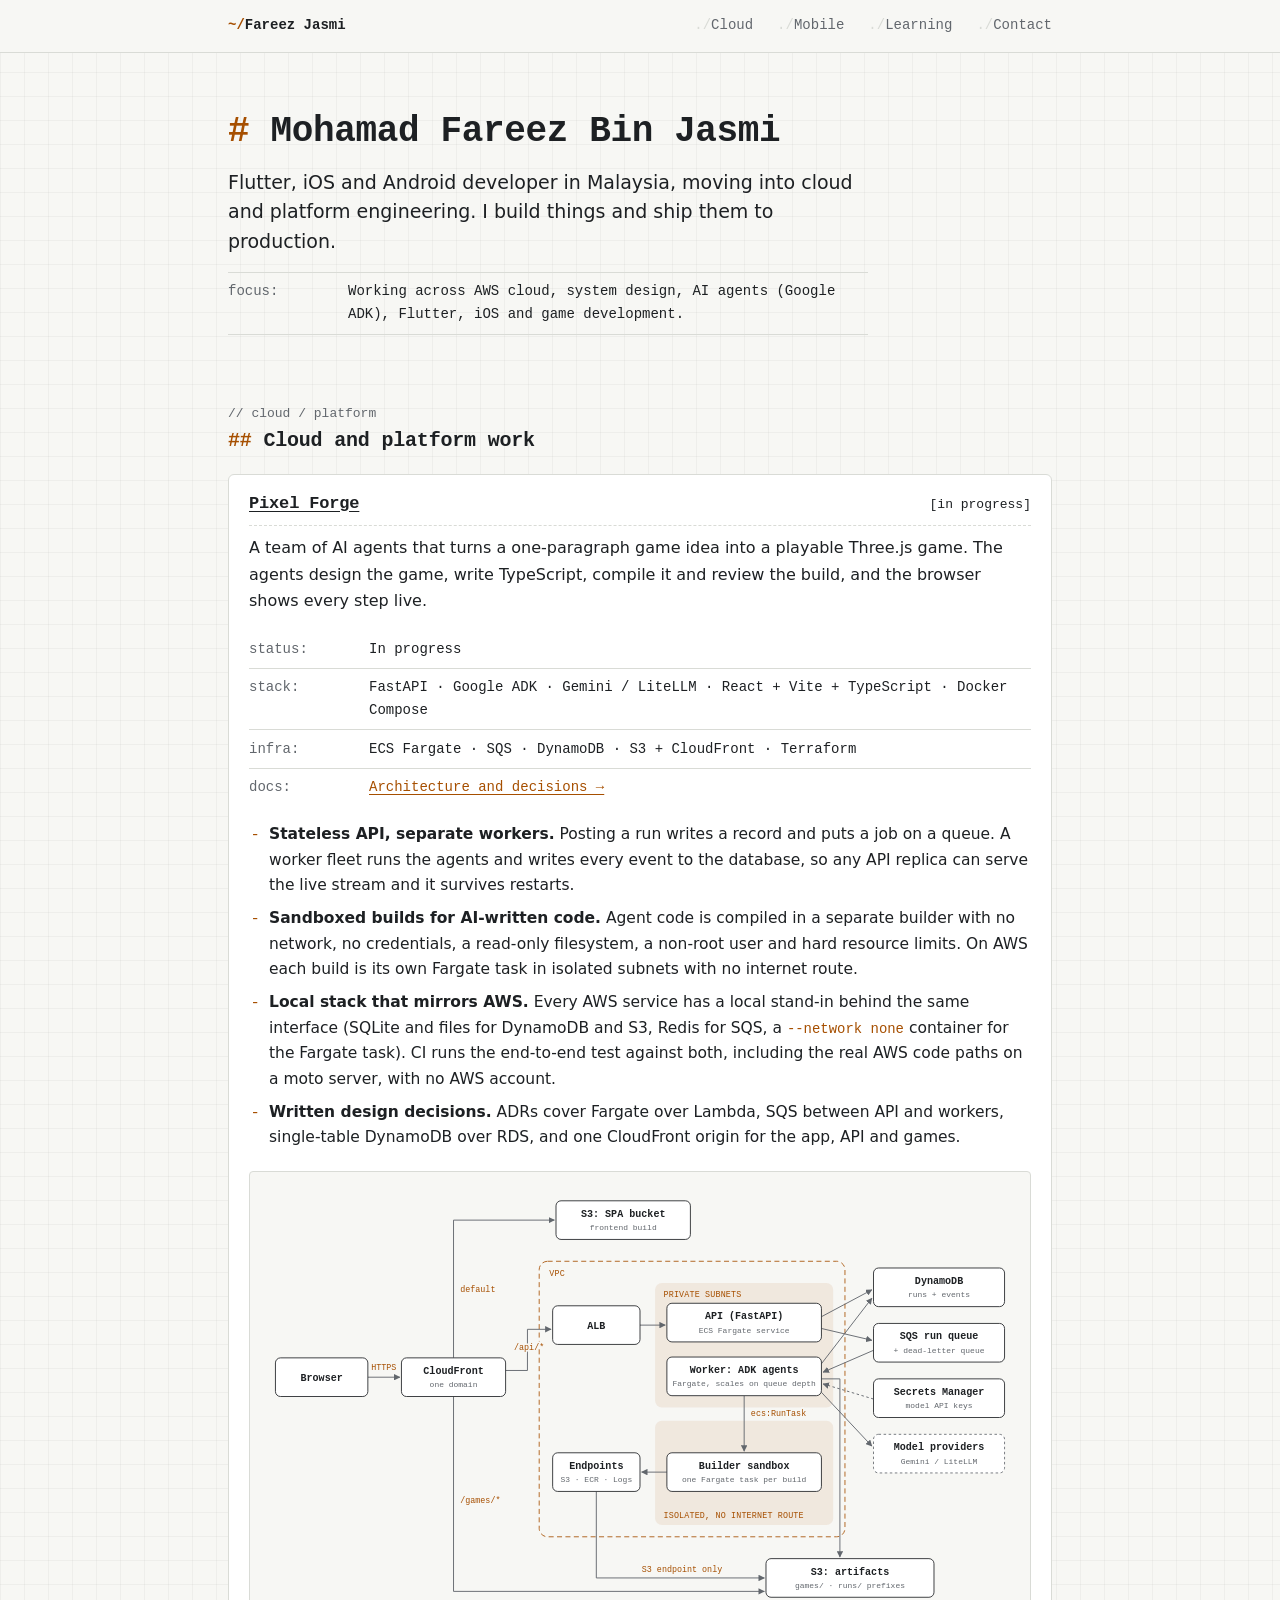
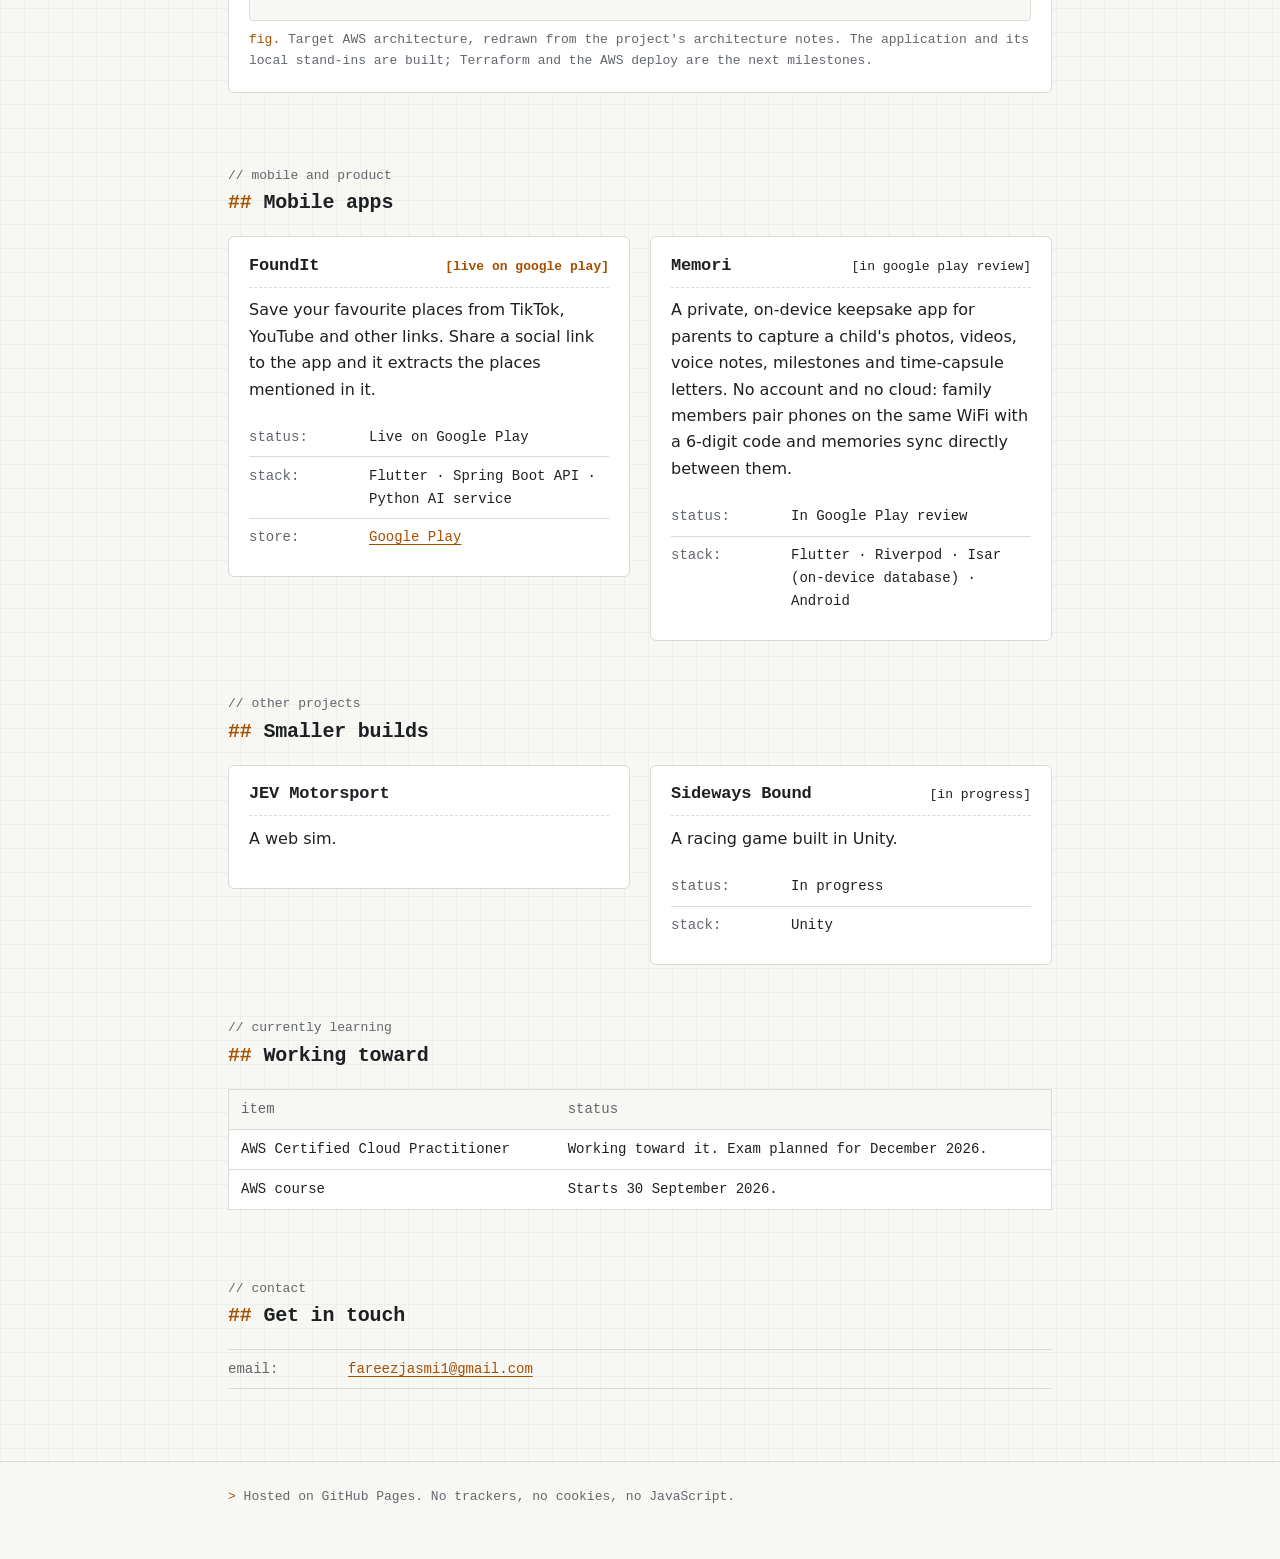
==== site/index.html @ 7079a9cf "Initial portfolio site" ====
<!doctype html>
<html lang="en">
<head>
<meta charset="utf-8">
<meta name="viewport" content="width=device-width, initial-scale=1">
<title>Mohamad Fareez Bin Jasmi · Cloud / Platform Engineer (in progress) · Flutter, iOS &amp; Android developer</title>
<meta name="description" content="Mohamad Fareez Bin Jasmi, a Flutter, iOS and Android developer in Malaysia moving into cloud and platform engineering. Pixel Forge, FoundIt, Memori and other projects.">
<meta name="author" content="Mohamad Fareez Bin Jasmi">
<meta name="color-scheme" content="light dark">
<meta name="theme-color" content="#f7f7f4" media="(prefers-color-scheme: light)">
<meta name="theme-color" content="#0f1112" media="(prefers-color-scheme: dark)">
<link rel="canonical" href="https://fareezjasmi.github.io/portfolio/">
<!-- TODO(Fareez): add og:image / twitter:image (absolute URL, 1200x630) once there is a photo or card image. -->
<meta property="og:type" content="website">
<meta property="og:url" content="https://fareezjasmi.github.io/portfolio/">
<meta property="og:title" content="Mohamad Fareez Bin Jasmi · Cloud / Platform Engineer (in progress)">
<meta property="og:description" content="Flutter, iOS and Android developer in Malaysia moving into cloud and platform engineering. I build things and ship them to production.">
<meta property="og:locale" content="en_MY">
<meta name="twitter:card" content="summary">
<link rel="icon" href="favicon.svg" type="image/svg+xml">
<link rel="stylesheet" href="style.css">
</head>
<body class="v-b">
<a class="skip" href="#main">Skip to content</a>
<header class="top">
  <div class="wrap"><nav class="nav" aria-label="Primary"><a class="home" href="./">Fareez Jasmi</a><a href="#cloud">Cloud</a><a href="#mobile">Mobile</a><a href="#learning">Learning</a><a href="#contact">Contact</a></nav></div>
</header>
<main id="main" class="wrap">
  <section class="hero" aria-labelledby="name">
    <h1 id="name">Mohamad Fareez Bin Jasmi</h1>
    <p class="lede">Flutter, iOS and Android developer in Malaysia, moving into cloud and platform engineering. I build things and ship them to production.</p>
    <dl class="spec hero-spec">
      <!-- TODO(Fareez): bio row. Restore as: <dt>bio</dt><dd>2–3 sentences in your own words</dd> -->
      <!-- TODO(Fareez): photo row (optional). Restore as: <dt>photo</dt><dd><img src="fareez.jpg" alt="..."></dd> -->
      <dt>focus</dt><dd>Working across AWS cloud, system design, AI agents (Google ADK), Flutter, iOS and game development.</dd>
    </dl>
  </section>

  <section id="cloud" aria-labelledby="cloud-h">
    <p class="eyebrow">cloud / platform</p>
    <h2 id="cloud-h">Cloud and platform work</h2>
    <article class="card" aria-labelledby="pf-h">
  <header class="card-h"><h3 id="pf-h"><a href="pixel-forge.html">Pixel Forge</a></h3><span class="tag wip">in progress</span></header>
  <p>A team of AI agents that turns a one-paragraph game idea into a playable Three.js game. The agents design the game, write TypeScript, compile it and review the build, and the browser shows every step live.</p>
  <dl class="spec">
      <dt>status</dt><dd>In progress</dd>
      <dt>stack</dt><dd>FastAPI · Google ADK · Gemini / LiteLLM · React + Vite + TypeScript · Docker Compose</dd>
      <dt>infra</dt><dd>ECS Fargate · SQS · DynamoDB · S3 + CloudFront · Terraform</dd>
      <dt>docs</dt><dd><a href="pixel-forge.html">Architecture and decisions →</a></dd>
      <!-- TODO(Fareez): repo / demo row. The repo is private; add <dt>repo</dt><dd>link</dd> when there is a public repo or demo. -->
  </dl>
  <ul class="points">
        <li><strong>Stateless API, separate workers.</strong> Posting a run writes a record and puts a job on a queue. A worker fleet runs the agents and writes every event to the database, so any API replica can serve the live stream and it survives restarts.</li>
        <li><strong>Sandboxed builds for AI-written code.</strong> Agent code is compiled in a separate builder with no network, no credentials, a read-only filesystem, a non-root user and hard resource limits. On AWS each build is its own Fargate task in isolated subnets with no internet route.</li>
        <li><strong>Local stack that mirrors AWS.</strong> Every AWS service has a local stand-in behind the same interface (SQLite and files for DynamoDB and S3, Redis for SQS, a <code>--network none</code> container for the Fargate task). CI runs the end-to-end test against both, including the real AWS code paths on a moto server, with no AWS account.</li>
        <li><strong>Written design decisions.</strong> ADRs cover Fargate over Lambda, SQS between API and workers, single-table DynamoDB over RDS, and one CloudFront origin for the app, API and games.</li>
      </ul>
<figure class="diagram ">
<div class="diagram-scroll" tabindex="0" role="region" aria-label="Pixel Forge architecture diagram, scrollable">
<svg viewBox="0 0 900 505" role="img" aria-labelledby="pf-title pf-desc" xmlns="http://www.w3.org/2000/svg">
<title id="pf-title">Pixel Forge target AWS architecture</title>
<desc id="pf-desc">The browser reaches one CloudFront distribution over HTTPS. CloudFront serves the single-page app from an S3 bucket by default, sends /api/* to an Application Load Balancer in front of an ECS Fargate API service, and serves /games/* from an S3 artifacts bucket. The API writes runs to DynamoDB, reads events from it, and sends jobs to an SQS queue with a dead-letter queue. A Fargate worker service receives jobs, runs the ADK agents, appends events to DynamoDB, publishes built games to the artifacts bucket, reads model keys from Secrets Manager and calls model providers through NAT. For each build the worker starts a Fargate builder task in isolated subnets with no internet route, which reaches S3 only through VPC endpoints.</desc>
<defs><marker id="arr" viewBox="0 0 10 10" refX="9" refY="5" markerWidth="7" markerHeight="7" orient="auto-start-reverse"><path class="head" d="M0 0L10 5L0 10z"/></marker></defs>
<rect class="group" x="330" y="92" width="364" height="328" rx="10"/>
<text class="g" x="342" y="110">VPC</text>
<rect class="zone" x="468" y="118" width="212" height="148" rx="8"/>
<text class="g" x="478" y="134">PRIVATE SUBNETS</text>
<rect class="zone" x="468" y="282" width="212" height="124" rx="8"/>
<text class="g" x="478" y="398">ISOLATED, NO INTERNET ROUTE</text>
<g class="edges">
<path class="edge" marker-end="url(#arr)" d="M126 230H164"/>
<path class="edge" marker-end="url(#arr)" d="M228 207V43H348"/>
<path class="edge" marker-end="url(#arr)" d="M290 222H316V173H344"/>
<path class="edge" marker-end="url(#arr)" d="M228 253V485H598"/>
<path class="edge" marker-end="url(#arr)" d="M450 168H480"/>
<path class="edge" marker-end="url(#arr)" d="M666 158L726 126"/>
<path class="edge" marker-end="url(#arr)" d="M666 172L726 186"/>
<path class="edge" marker-end="url(#arr)" d="M728 198L668 224"/>
<path class="edge" marker-end="url(#arr)" d="M666 214L726 136"/>
<path class="edge dash" marker-end="url(#arr)" d="M728 256L668 238"/>
<path class="edge" marker-end="url(#arr)" d="M666 248L726 312"/>
<path class="edge" marker-end="url(#arr)" d="M574 252V318"/>
<path class="edge" marker-end="url(#arr)" d="M666 232H688V444"/>
<path class="edge" marker-end="url(#arr)" d="M482 343H452"/>
<path class="edge" marker-end="url(#arr)" d="M398 366V469H598"/>
</g>
<g class="labels">
<text class="e" x="145" y="222" text-anchor="middle">HTTPS</text>
<text class="e" x="236" y="128">default</text>
<text class="e" x="236" y="380">/games/*</text>
<text class="e" x="318" y="198" text-anchor="middle">/api/*</text>
<text class="e" x="582" y="276">ecs:RunTask</text>
<text class="e" x="500" y="462" text-anchor="middle">S3 endpoint only</text>
</g>
<g class="nodes" text-anchor="middle">
<rect class="box" x="16" y="207" width="110" height="46" rx="6"/><text class="t" x="71" y="235">Browser</text>
<rect class="box" x="166" y="207" width="124" height="46" rx="6"/><text class="t" x="228" y="226">CloudFront</text><text class="s" x="228" y="242">one domain</text>
<rect class="box" x="350" y="20" width="160" height="46" rx="6"/><text class="t" x="430" y="39">S3: SPA bucket</text><text class="s" x="430" y="55">frontend build</text>
<rect class="box" x="346" y="145" width="104" height="46" rx="6"/><text class="t" x="398" y="173">ALB</text>
<rect class="box" x="482" y="142" width="184" height="46" rx="6"/><text class="t" x="574" y="161">API (FastAPI)</text><text class="s" x="574" y="177">ECS Fargate service</text>
<rect class="box" x="482" y="206" width="184" height="46" rx="6"/><text class="t" x="574" y="225">Worker: ADK agents</text><text class="s" x="574" y="241">Fargate, scales on queue depth</text>
<rect class="box" x="482" y="320" width="184" height="46" rx="6"/><text class="t" x="574" y="339">Builder sandbox</text><text class="s" x="574" y="355">one Fargate task per build</text>
<rect class="box" x="346" y="320" width="104" height="46" rx="6"/><text class="t" x="398" y="339">Endpoints</text><text class="s" x="398" y="355">S3 · ECR · Logs</text>
<rect class="box" x="728" y="100" width="156" height="46" rx="6"/><text class="t" x="806" y="119">DynamoDB</text><text class="s" x="806" y="135">runs + events</text>
<rect class="box" x="728" y="166" width="156" height="46" rx="6"/><text class="t" x="806" y="185">SQS run queue</text><text class="s" x="806" y="201">+ dead-letter queue</text>
<rect class="box" x="728" y="232" width="156" height="46" rx="6"/><text class="t" x="806" y="251">Secrets Manager</text><text class="s" x="806" y="267">model API keys</text>
<rect class="ext" x="728" y="298" width="156" height="46" rx="6"/><text class="t" x="806" y="317">Model providers</text><text class="s" x="806" y="333">Gemini / LiteLLM</text>
<rect class="box" x="600" y="446" width="200" height="46" rx="6"/><text class="t" x="700" y="465">S3: artifacts</text><text class="s" x="700" y="481">games/ · runs/ prefixes</text>
</g>
</svg>
</div>
<figcaption><span class="scroll-hint">Scroll sideways to see the whole diagram. </span>Target AWS architecture, redrawn from the project's architecture notes. The application and its local stand-ins are built; Terraform and the AWS deploy are the next milestones.</figcaption>
</figure>
</article>
  </section>

  <section id="mobile" aria-labelledby="mobile-h">
    <p class="eyebrow">mobile and product</p>
    <h2 id="mobile-h">Mobile apps</h2>
    <div class="grid2">
    <article class="card" aria-labelledby="fi-h">
  <header class="card-h"><h3 id="fi-h">FoundIt</h3><span class="tag live">live on google play</span></header>
  <p>Save your favourite places from TikTok, YouTube and other links. Share a social link to the app and it extracts the places mentioned in it.</p>
  <dl class="spec">
      <dt>status</dt><dd>Live on Google Play</dd>
      <dt>stack</dt><dd>Flutter · Spring Boot API · Python AI service</dd>
      <dt>store</dt><dd><a href="https://play.google.com/store/apps/details?id=com.wolfdev.foundit">Google Play</a></dd>
  </dl>
  
</article>
    <article class="card" aria-labelledby="me-h">
  <header class="card-h"><h3 id="me-h">Memori</h3><span class="tag review">in google play review</span></header>
  <p>A private, on-device keepsake app for parents to capture a child's photos, videos, voice notes, milestones and time-capsule letters. No account and no cloud: family members pair phones on the same WiFi with a 6-digit code and memories sync directly between them.</p>
  <dl class="spec">
      <dt>status</dt><dd>In Google Play review</dd>
      <dt>stack</dt><dd>Flutter · Riverpod · Isar (on-device database) · Android</dd>
      <!-- TODO(Fareez): store row. Add <dt>store</dt><dd>Google Play link</dd> once Memori is approved. -->
  </dl>
  
</article>
    </div>
  </section>

  <section id="other" aria-labelledby="other-h">
    <p class="eyebrow">other projects</p>
    <h2 id="other-h">Smaller builds</h2>
    <div class="grid2">
    <article class="card" aria-labelledby="jev-h">
  <header class="card-h"><h3 id="jev-h">JEV Motorsport</h3></header>
  <p>A web sim.</p>
  <!-- TODO(Fareez): JEV Motorsport details: one or two sentences on what it simulates, the stack, and a link. -->
  
</article>
    <article class="card" aria-labelledby="sb-h">
  <header class="card-h"><h3 id="sb-h">Sideways Bound</h3><span class="tag wip">in progress</span></header>
  <p>A racing game built in Unity.</p>
  <!-- TODO(Fareez): Sideways Bound details: one sentence on the idea, plus a video or build link if you want one. -->
  <dl class="spec">
      <dt>status</dt><dd>In progress</dd>
      <dt>stack</dt><dd>Unity</dd>
  </dl>
  
</article>
    </div>
  </section>

  <section id="learning" aria-labelledby="learning-h">
    <p class="eyebrow">currently learning</p>
    <h2 id="learning-h">Working toward</h2>
    <div class="table-scroll">
    <table class="plain">
      <thead><tr><th scope="col">item</th><th scope="col">status</th></tr></thead>
      <tbody>
        <tr><td>AWS Certified Cloud Practitioner</td><td>Working toward it. Exam planned for December 2026.</td></tr>
        <tr><td>AWS course</td><td>Starts 30 September 2026.<!-- TODO(Fareez): optional, add the course name / provider here. --></td></tr>
      </tbody>
    </table>
    </div>
  </section>

  <section id="contact" aria-labelledby="contact-h">
    <p class="eyebrow">contact</p>
    <h2 id="contact-h">Get in touch</h2>
    <dl class="spec">
      <dt>email</dt><dd><a href="mailto:fareezjasmi1@gmail.com">fareezjasmi1@gmail.com</a></dd>
      <!-- TODO(Fareez): github row: <dt>github</dt><dd><a href="...">...</a></dd> -->
      <!-- TODO(Fareez): linkedin row: <dt>linkedin</dt><dd><a href="...">...</a></dd> -->
      <!-- TODO(Fareez): cv row (optional): <dt>cv</dt><dd><a href="cv.pdf">PDF</a></dd> -->
    </dl>
  </section>
</main>
<footer class="site">
  <div class="wrap">
    <p>Hosted on GitHub Pages. No trackers, no cookies, no JavaScript.</p>
  </div>
</footer>
</body>
</html>
---- site/style.css ----
/* Variant B: engineer. Monospace-led spec sheet, one accent colour. */
:root {
  color-scheme: light dark;
  --bg: #f7f7f4;
  --panel: #ffffff;
  --fg: #1d2023;
  --muted: #62676d;
  --line: #d9dbd6;
  --grid: rgba(0, 0, 0, .035);
  --accent: #a64f00;          /* muted AWS-ish orange, AA on light */
  --accent-soft: rgba(166, 79, 0, .09);
  --todo-bg: #fff1c2;
  --todo-fg: #5b4300;
  --mono: ui-monospace, "SF Mono", SFMono-Regular, "Cascadia Mono", "Segoe UI Mono", Menlo, Consolas, "Liberation Mono", monospace;
  --sans: system-ui, -apple-system, "Segoe UI", Roboto, "Helvetica Neue", Arial, sans-serif;
}
@media (prefers-color-scheme: dark) {
  :root {
    --bg: #0f1112;
    --panel: #15181a;
    --fg: #e3e5e6;
    --muted: #979ca1;
    --line: #2a2e31;
    --grid: rgba(255, 255, 255, .03);
    --accent: #ff9f43;
    --accent-soft: rgba(255, 159, 67, .12);
    --todo-bg: #3a2f0c;
    --todo-fg: #ffdf8a;
  }
}
*, *::before, *::after { box-sizing: border-box; }
html { -webkit-text-size-adjust: 100%; }
body {
  margin: 0; color: var(--fg); font-family: var(--mono); font-size: .9375rem; line-height: 1.65;
  background-color: var(--bg);
  background-image: linear-gradient(var(--grid) 1px, transparent 1px), linear-gradient(90deg, var(--grid) 1px, transparent 1px);
  background-size: 24px 24px;
}
.wrap { max-width: 54rem; margin: 0 auto; padding: 0 1.25rem; }
a { color: var(--accent); text-underline-offset: .2em; }
a:hover { background: var(--accent-soft); }
:focus-visible { outline: 2px solid var(--accent); outline-offset: 2px; }
.skip { position: absolute; left: -999px; top: 0; }
.skip:focus { left: 1rem; top: 1rem; background: var(--panel); padding: .4rem .7rem; z-index: 1; }

/* Top bar */
.top { border-bottom: 1px solid var(--line); background: var(--bg); }
.nav { display: flex; flex-wrap: wrap; gap: .25rem 1.5rem; padding: .9rem 0; font-size: .875rem; }
.nav a { color: var(--muted); text-decoration: none; }
.nav a::before { content: "./"; content: "./" / ""; color: var(--line); }
.nav a:hover { color: var(--fg); background: none; }
.nav .home { color: var(--fg); font-weight: 700; margin-right: auto; }
.nav .home::before { content: "~/"; content: "~/" / ""; color: var(--accent); }

/* README-ish headings */
h1, h2, h3 { font-family: var(--mono); line-height: 1.3; letter-spacing: -.01em; }
h1 { font-size: clamp(1.75rem, 5vw, 2.25rem); margin: 3.5rem 0 .75rem; }
h1::before { content: "# "; content: "# " / ""; color: var(--accent); }
h2 { font-size: 1.25rem; margin: 0 0 1.25rem; }
h2::before { content: "## "; content: "## " / ""; color: var(--accent); }
h3 { font-size: 1.0625rem; margin: 0; }
h3 a { color: var(--fg); }
p { margin: 0 0 1rem; }
.lede { font-family: var(--sans); font-size: 1.1875rem; line-height: 1.55; max-width: 40rem; }
.eyebrow { color: var(--muted); font-size: .8125rem; margin: 0 0 .25rem; }
.eyebrow::before { content: "// "; content: "// " / ""; }
.muted { color: var(--muted); }
.small { font-size: .875rem; }

section { padding-top: 3.25rem; }

/* Spec definition lists: two-column table look */
dl.spec { display: grid; grid-template-columns: 7.5rem 1fr; margin: 0 0 1rem; border-top: 1px solid var(--line); font-size: .875rem; }
dl.spec dt, dl.spec dd { padding: .45rem 0; border-bottom: 1px solid var(--line); margin: 0; }
dl.spec dt { color: var(--muted); padding-right: 1rem; }
dl.spec dt::after { content: ":"; }
dl.spec.spec-wide { grid-template-columns: 13rem 1fr; }
dl.spec.spec-wide dt { color: var(--fg); font-weight: 600; }
dl.spec.spec-wide dt::after { content: ""; }
dl.spec.spec-wide dd { font-family: var(--sans); font-size: .9375rem; }
.hero-spec { max-width: 40rem; }

/* Cards */
.card { background: var(--panel); border: 1px solid var(--line); border-radius: 6px; padding: 1.1rem 1.25rem 1.25rem; margin: 0 0 1.25rem; }
.card-h { display: flex; flex-wrap: wrap; align-items: baseline; justify-content: space-between; gap: .25rem 1rem; margin-bottom: .6rem; padding-bottom: .6rem; border-bottom: 1px dashed var(--line); }
.card > p { font-family: var(--sans); font-size: 1rem; }
.card dl.spec:last-child { margin-bottom: 0; }
.card dl.spec { border-top: 0; }
.card dl.spec dt:last-of-type, .card dl.spec dd:last-of-type { border-bottom: 0; }
.grid2 { display: grid; grid-template-columns: repeat(auto-fit, minmax(19rem, 1fr)); gap: 1.25rem; align-items: start; }
.grid2 .card { margin: 0; }

/* Status tags like [in progress] */
.tag { font-size: .8125rem; color: var(--muted); white-space: nowrap; }
.tag::before { content: "["; }
.tag::after { content: "]"; }
.tag.live { color: var(--accent); font-weight: 700; }
.tag.wip, .tag.review { color: var(--fg); }

ul.points, ol.points { font-family: var(--sans); font-size: .9688rem; padding-left: 1.25rem; margin: 1rem 0; }
ul.points li, ol.points li { margin-bottom: .45rem; }
ul.points li::marker { content: "- "; content: "- " / ""; color: var(--accent); font-family: var(--mono); }
ol.points li::marker { color: var(--accent); font-family: var(--mono); }

/* Diagram */
figure.diagram { margin: 1.25rem 0 0; }
.diagram-scroll { overflow-x: auto; border: 1px solid var(--line); border-radius: 4px; background: var(--bg); padding: .75rem; -webkit-overflow-scrolling: touch; }
.diagram svg { display: block; width: 100%; min-width: 640px; height: auto; }
figure.diagram figcaption { font-size: .8125rem; color: var(--muted); margin-top: .5rem; }
figure.diagram figcaption::before { content: "fig. "; content: "fig. " / ""; color: var(--accent); }
.diagram .box { fill: var(--panel); stroke: var(--fg); stroke-width: 1; }
.diagram .ext { fill: var(--panel); stroke: var(--muted); stroke-width: 1; stroke-dasharray: 3 3; }
.diagram .group { fill: none; stroke: var(--accent); stroke-width: 1; stroke-dasharray: 6 4; }
.diagram .zone { fill: var(--accent-soft); stroke: none; }
.diagram .edge { fill: none; stroke: var(--muted); stroke-width: 1.1; }
.diagram .edge.dash { stroke-dasharray: 3 3; }
.diagram .head { fill: var(--muted); }
.diagram text { fill: var(--fg); font: 12px var(--mono); }
.diagram text.t { font-weight: 700; }
.diagram text.s { fill: var(--muted); font-size: 9.5px; }
.diagram text.g { fill: var(--accent); font-size: 10px; letter-spacing: .02em; }
.diagram text.e { fill: var(--accent); font-size: 10px; paint-order: stroke; stroke: var(--bg); stroke-width: 4px; stroke-linejoin: round; }
.scroll-hint { display: none; }

table { width: 100%; border-collapse: collapse; font-size: .875rem; margin: 0 0 1rem; background: var(--panel); border: 1px solid var(--line); }
th, td { text-align: left; padding: .5rem .75rem; border-bottom: 1px solid var(--line); vertical-align: top; }
th { color: var(--muted); font-weight: 400; background: var(--bg); }
.table-scroll { overflow-x: auto; }
code { font-family: var(--mono); font-size: .9em; color: var(--accent); }
.todo { background: var(--todo-bg); color: var(--todo-fg); padding: .05em .35em; border-radius: 3px; font-size: .9em; }

.casestudy .hero h1 { margin-top: .25rem; }
.casestudy .page-top { margin-top: 3.5rem; }
.casestudy section + section { border-top: 1px dashed var(--line); margin-top: 3rem; padding-top: 3rem; }

footer.site { margin-top: 4.5rem; border-top: 1px solid var(--line); padding: 1.5rem 0 3rem; font-size: .8125rem; color: var(--muted); background: var(--bg); }
footer.site p { margin: 0 0 .25rem; }
footer.site p::before { content: "> "; content: "> " / ""; color: var(--accent); }
.notfound h1 { margin-top: 5rem; }

@media (max-width: 700px) {
  .diagram svg { min-width: 760px; }
  .scroll-hint { display: inline; }
  dl.spec.spec-wide { grid-template-columns: 1fr; }
  dl.spec.spec-wide dt { border-bottom: 0; padding-bottom: 0; }
}
@media (max-width: 480px) {
  body { font-size: .875rem; }
  h1 { margin-top: 2.25rem; }
  .nav .home { flex-basis: 100%; }
  dl.spec { grid-template-columns: 5.5rem 1fr; }
  .card { padding: 1rem; }
  .casestudy .page-top { margin-top: 2.25rem; }
}
@media print { body { background: none; } .nav { display: none; } }
.hero { padding-top: 0; }
@media (max-width: 480px) { .nav { gap: .2rem 1rem; } }
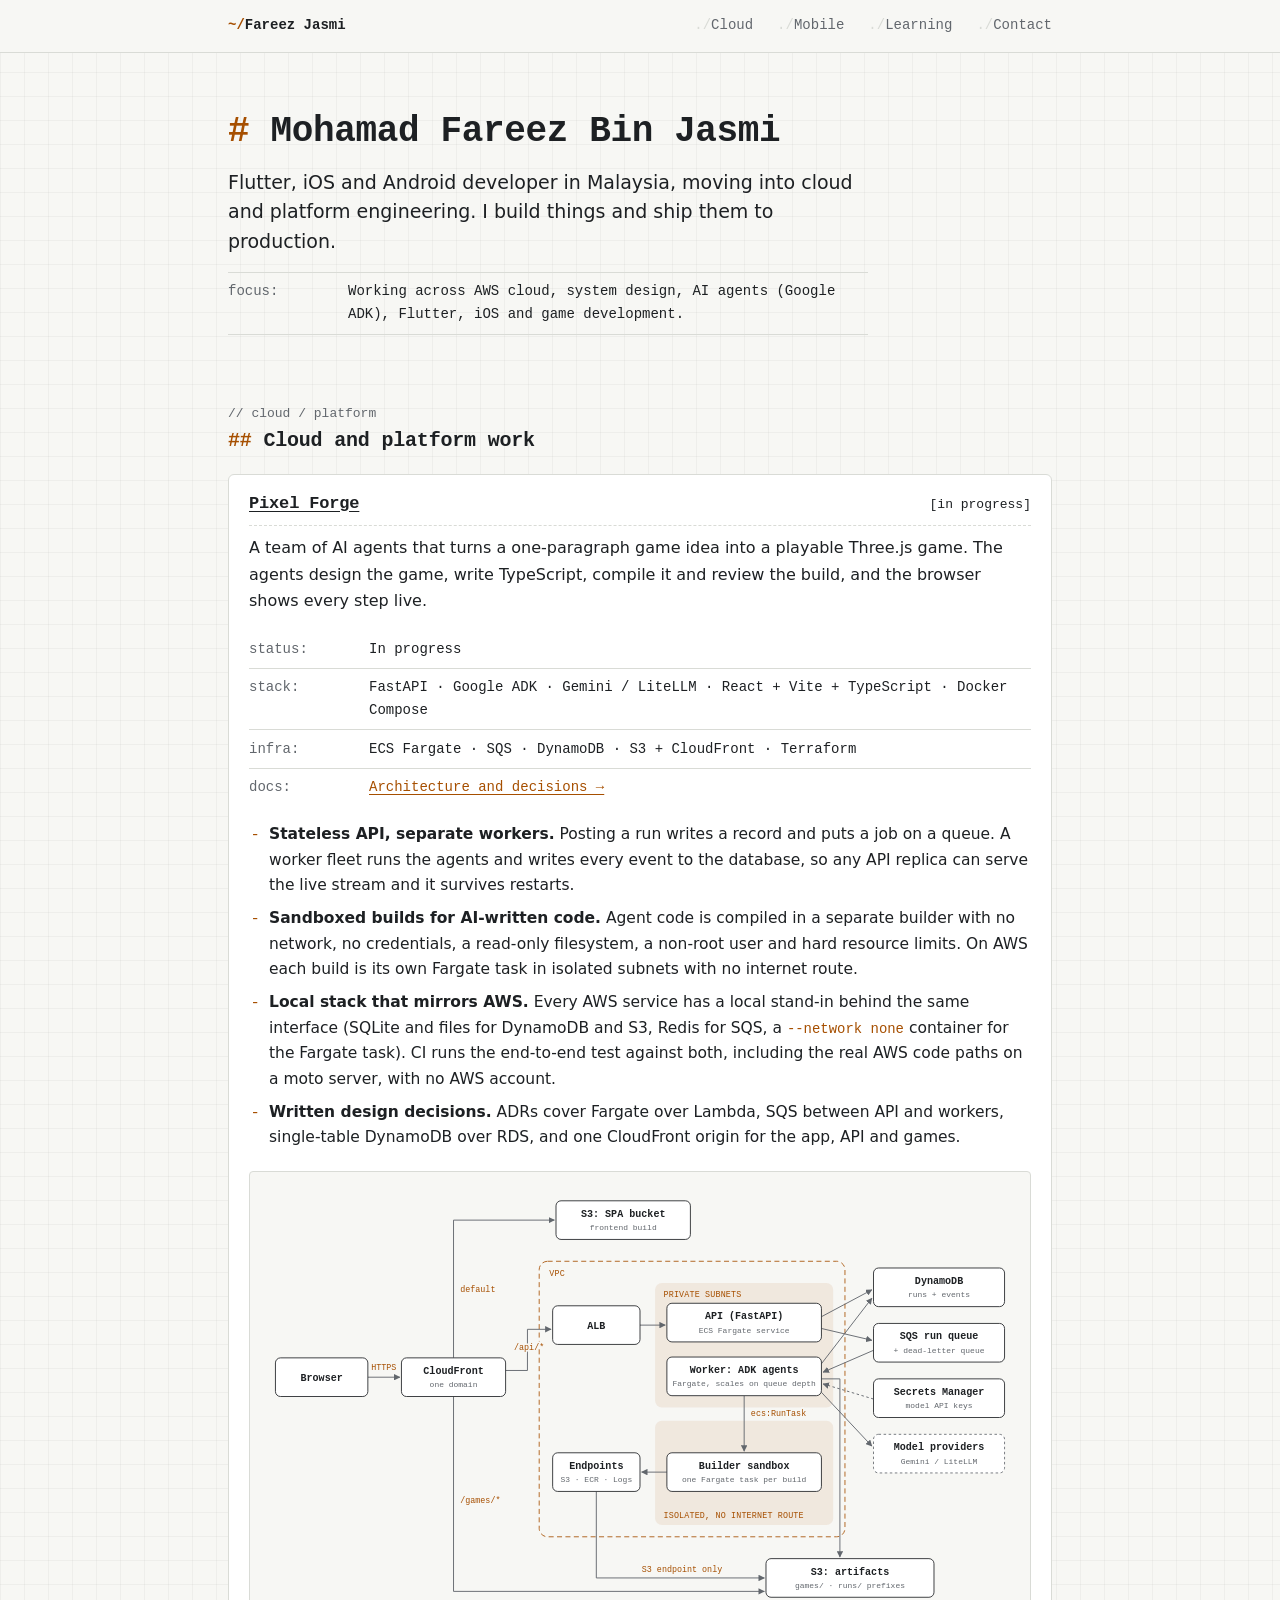
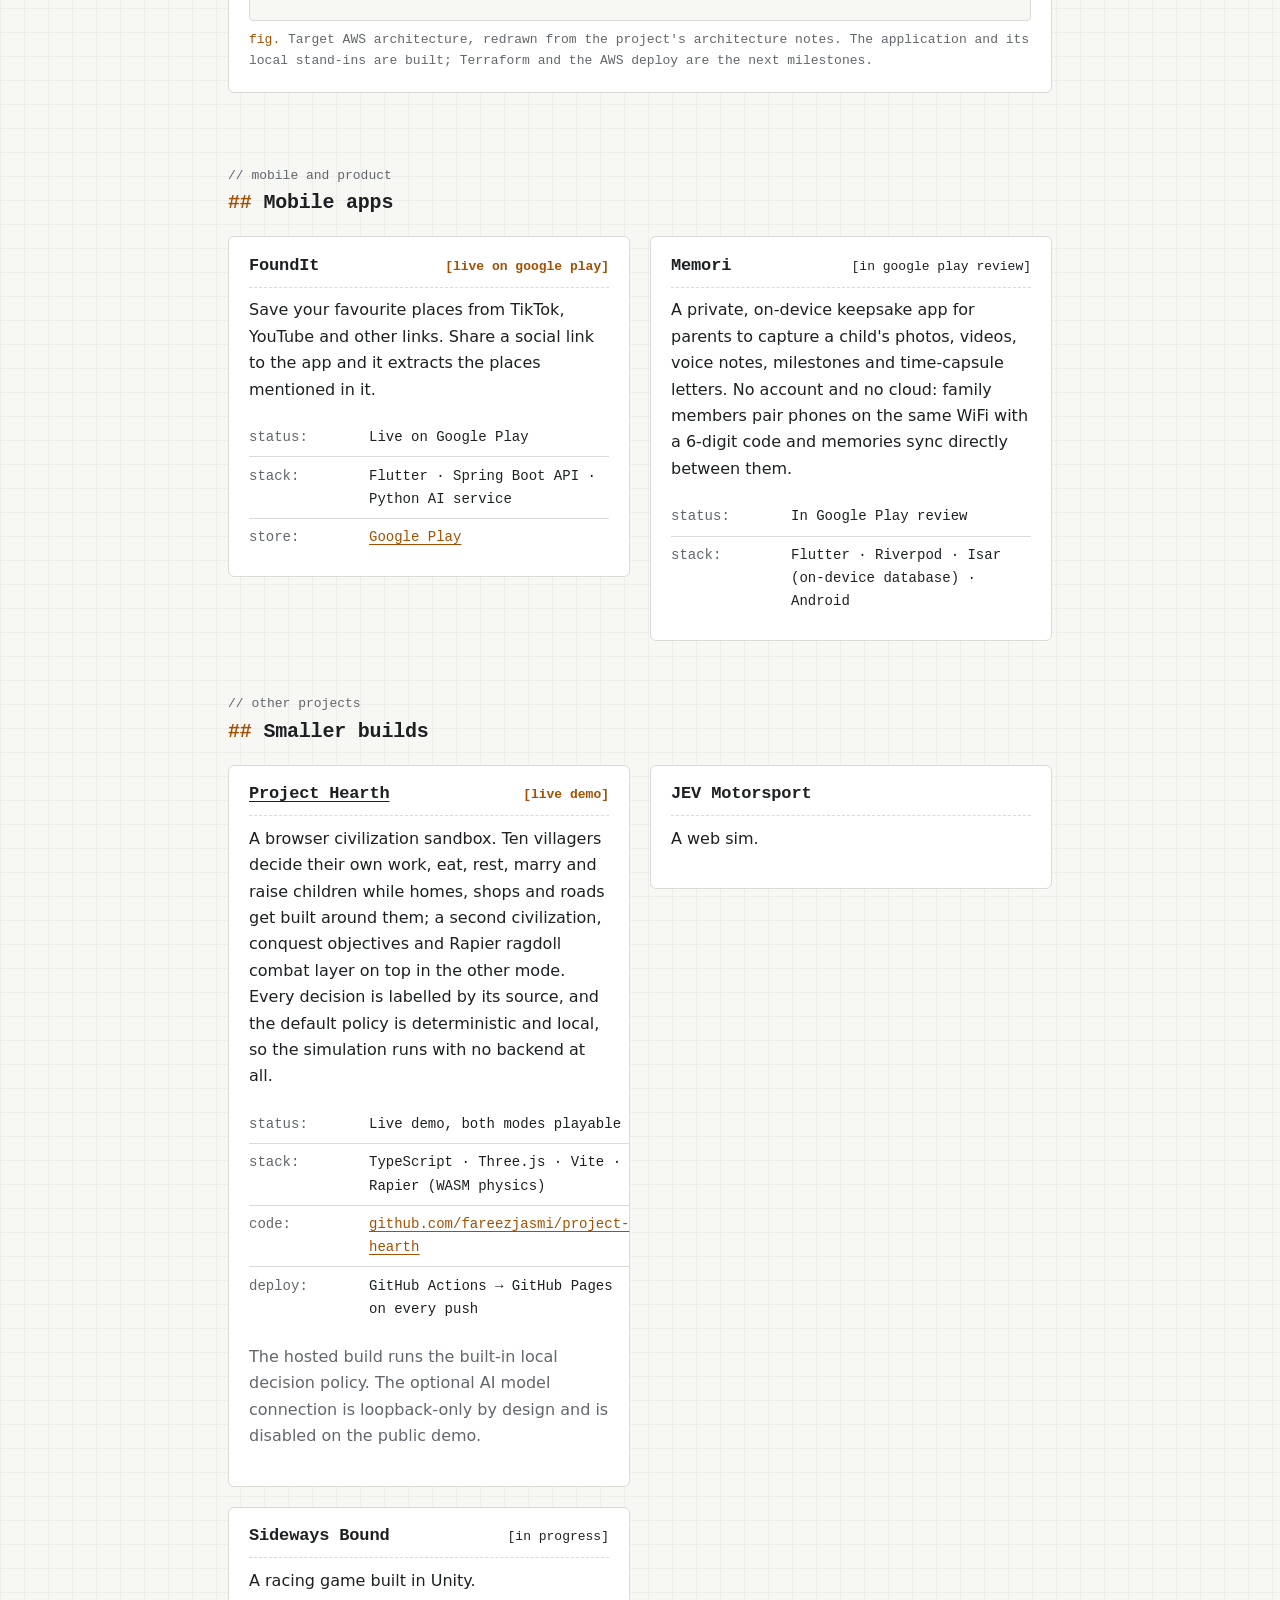
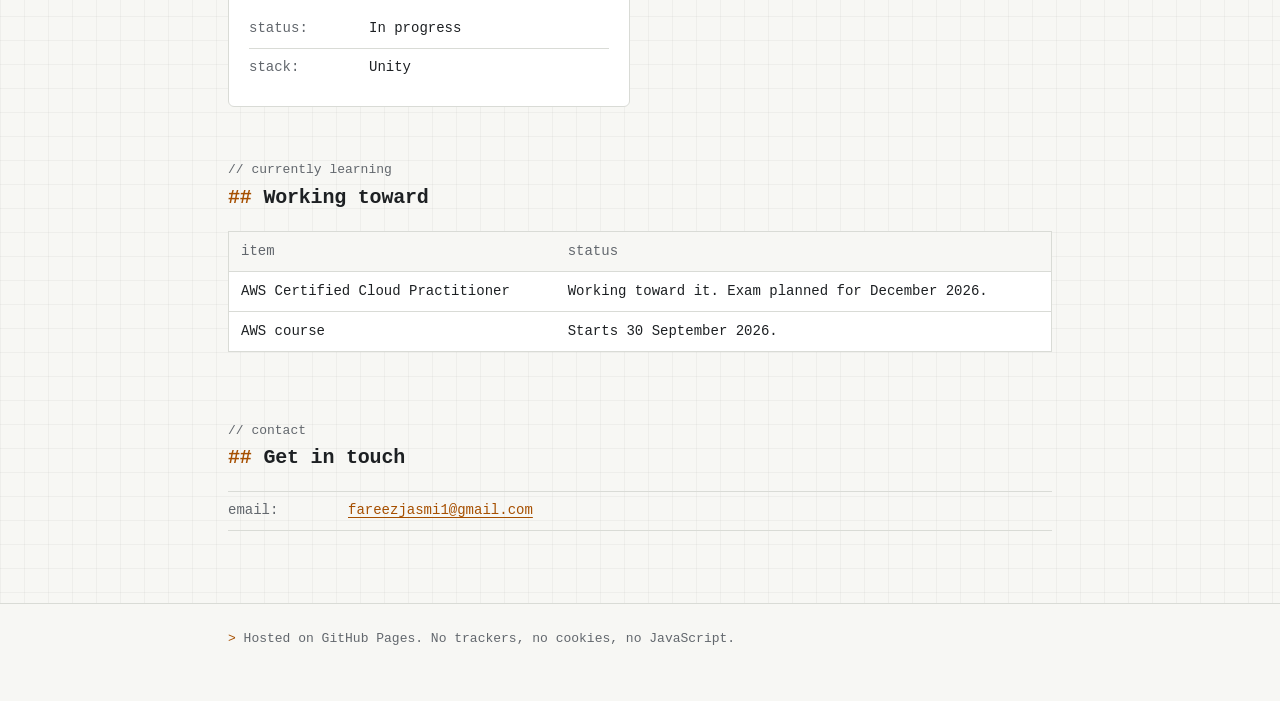
==== commit f151b370: "Add Project Hearth to other projects, with live demo and source links" ====
--- a/site/index.html
+++ b/site/index.html
@@ -145,6 +145,17 @@
     <p class="eyebrow">other projects</p>
     <h2 id="other-h">Smaller builds</h2>
     <div class="grid2">
+    <article class="card" aria-labelledby="ph-h">
+  <header class="card-h"><h3 id="ph-h"><a href="https://fareezjasmi.github.io/project-hearth/">Project Hearth</a></h3><span class="tag live">live demo</span></header>
+  <p>A browser civilization sandbox. Ten villagers decide their own work, eat, rest, marry and raise children while homes, shops and roads get built around them; a second civilization, conquest objectives and Rapier ragdoll combat layer on top in the other mode. Every decision is labelled by its source, and the default policy is deterministic and local, so the simulation runs with no backend at all.</p>
+  <dl class="spec">
+      <dt>status</dt><dd>Live demo, both modes playable</dd>
+      <dt>stack</dt><dd>TypeScript · Three.js · Vite · Rapier (WASM physics)</dd>
+      <dt>code</dt><dd><a href="https://github.com/fareezjasmi/project-hearth">github.com/fareezjasmi/project-hearth</a></dd>
+      <dt>deploy</dt><dd>GitHub Actions → GitHub Pages on every push</dd>
+  </dl>
+  <p class="muted small">The hosted build runs the built-in local decision policy. The optional AI model connection is loopback-only by design and is disabled on the public demo.</p>
+</article>
     <article class="card" aria-labelledby="jev-h">
   <header class="card-h"><h3 id="jev-h">JEV Motorsport</h3></header>
   <p>A web sim.</p>
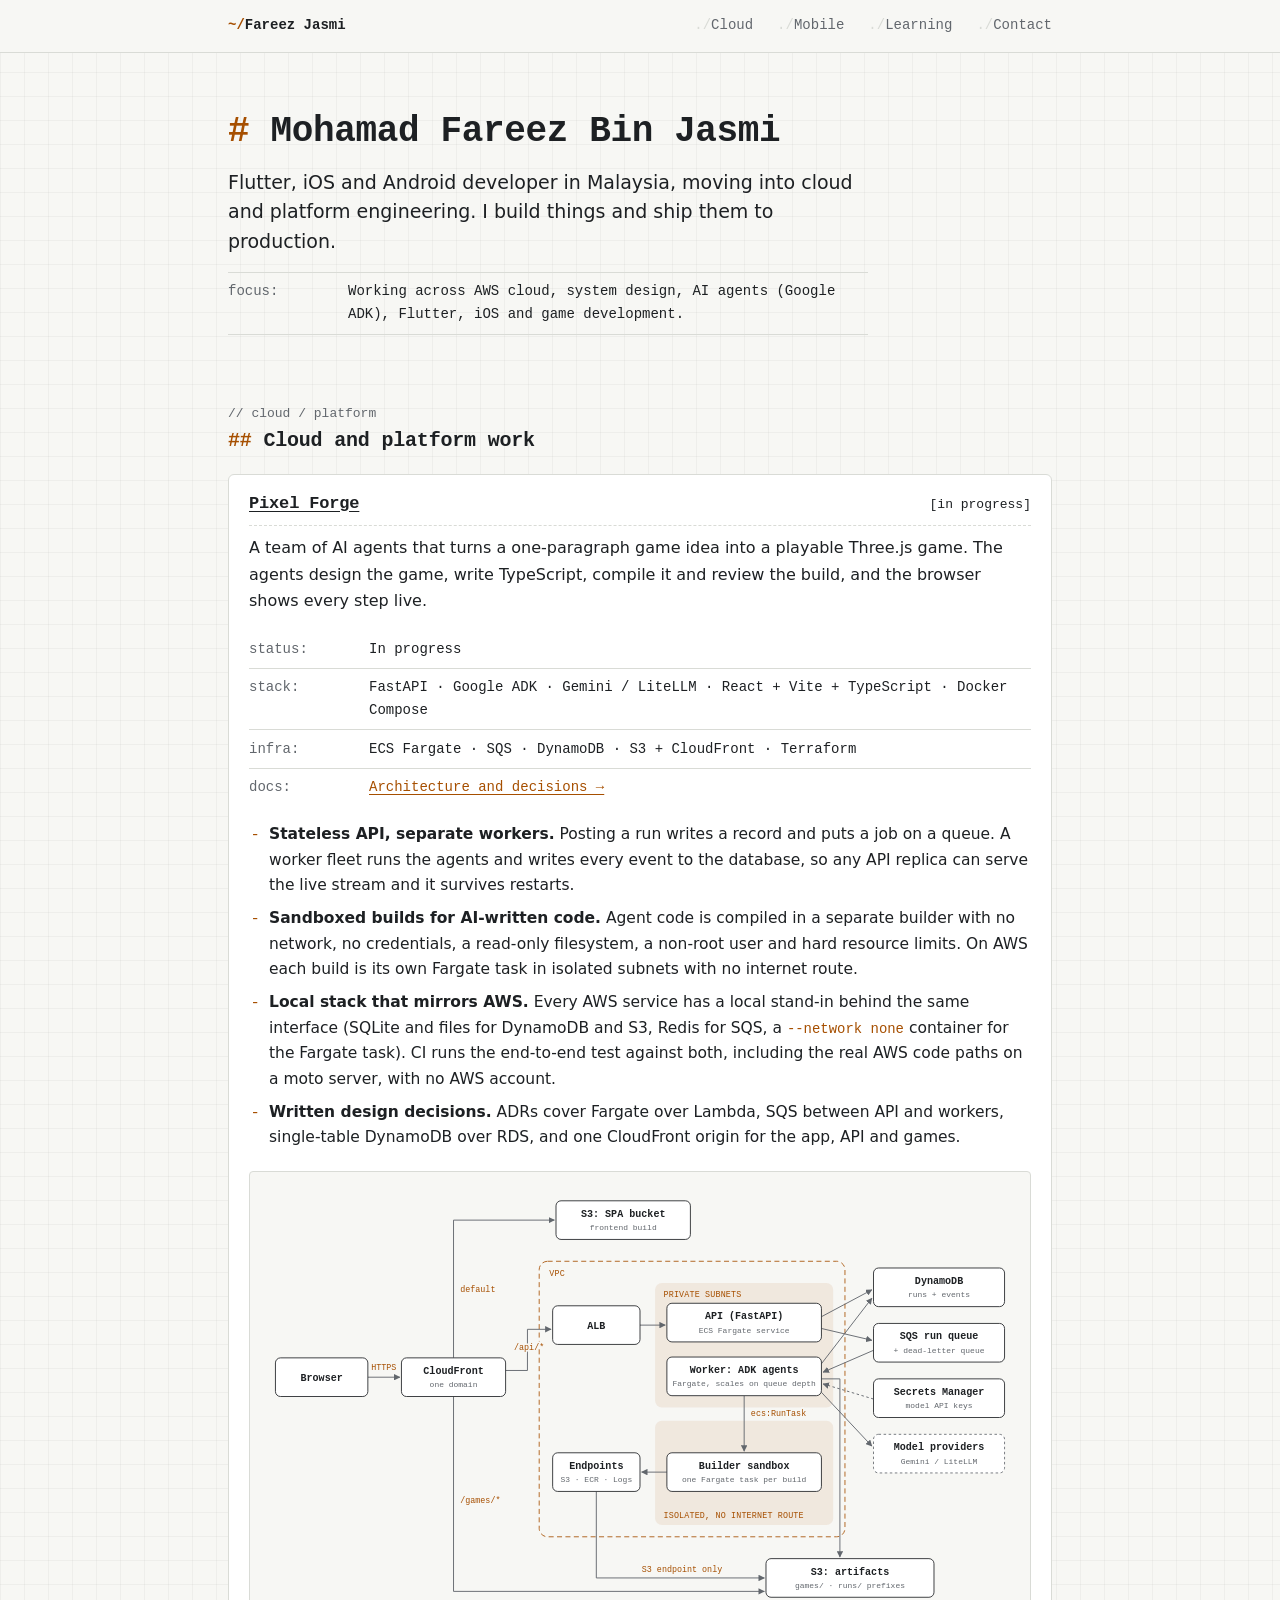
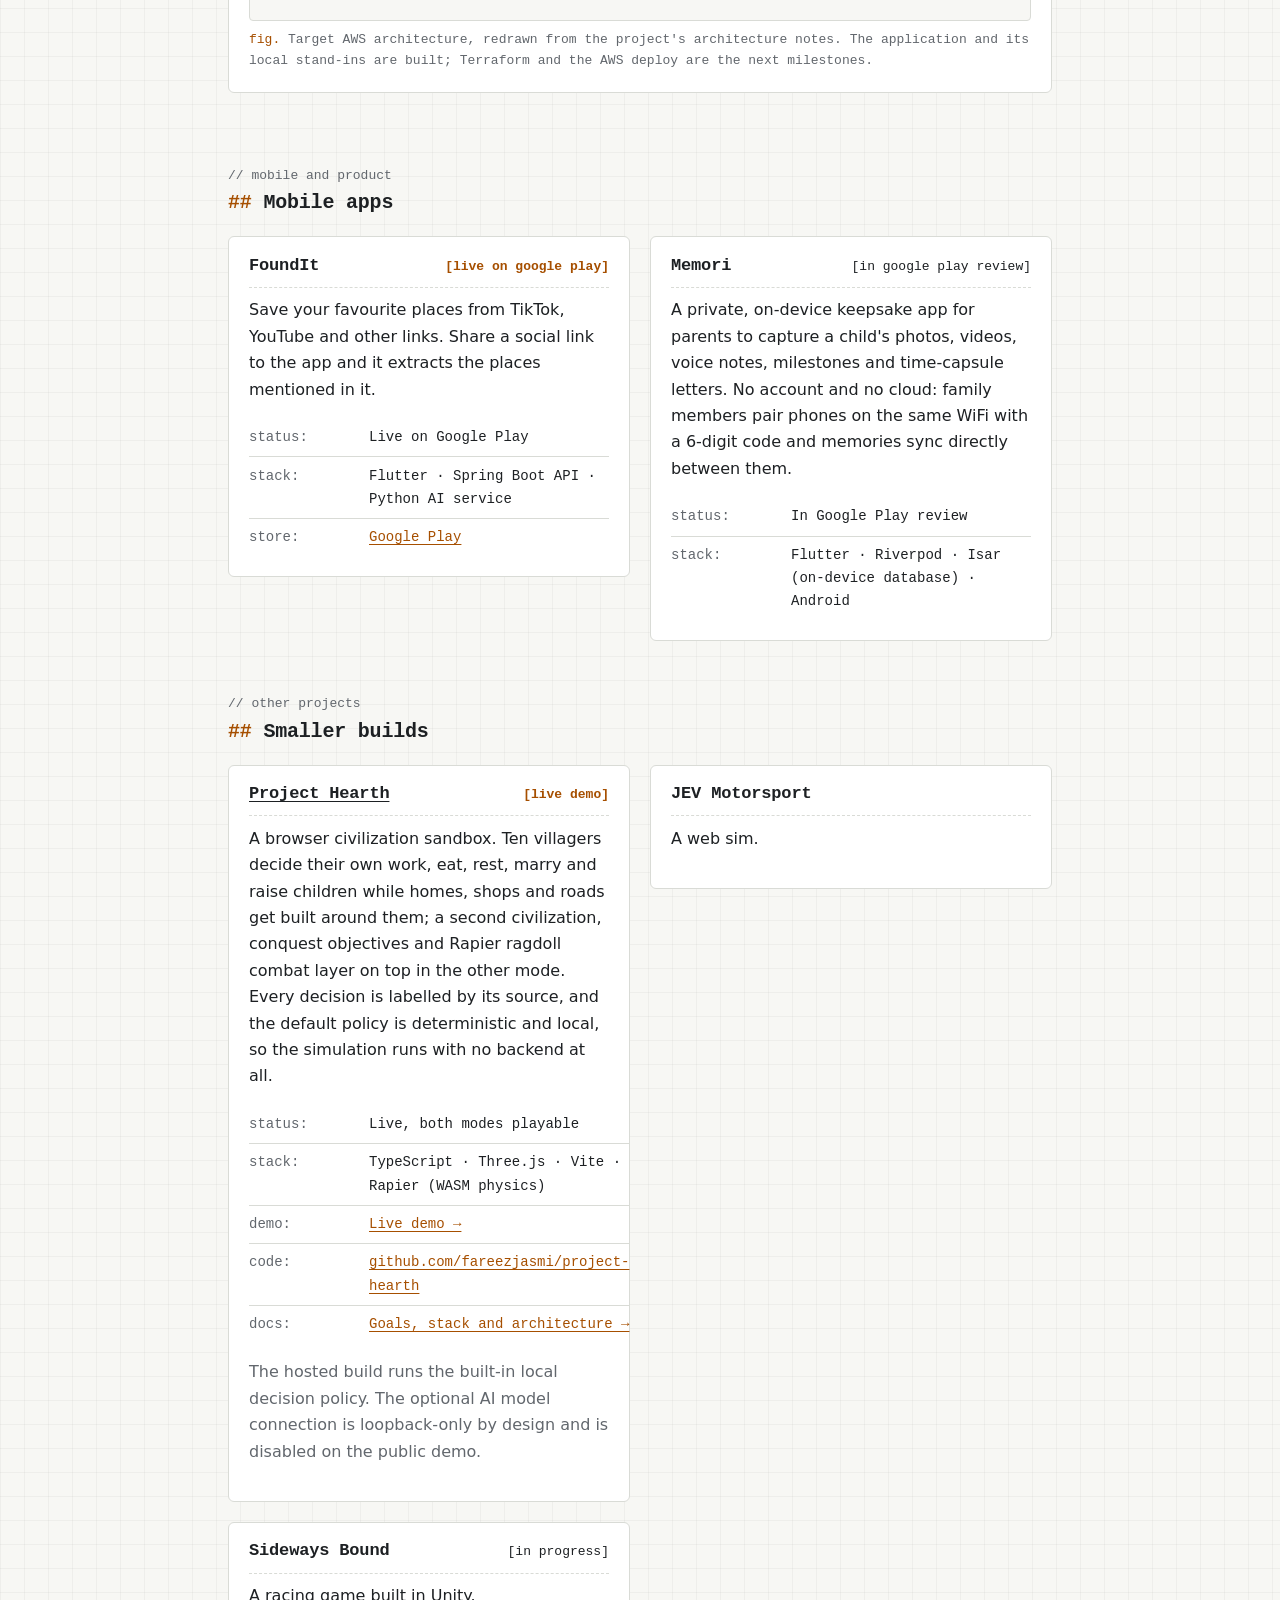
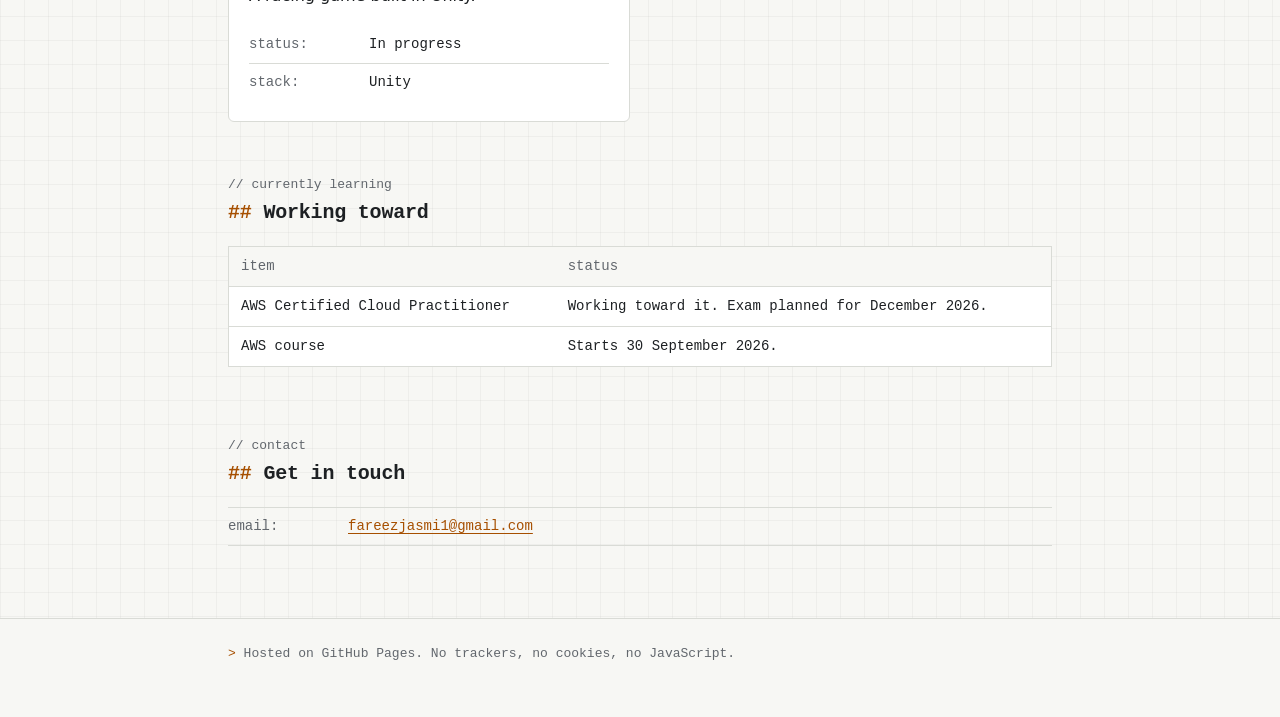
==== commit 196ec9b8: "Add Project Hearth case study page, and link it from the project card - site/project-hearth.html: go" ====
--- a/site/index.html
+++ b/site/index.html
@@ -146,13 +146,14 @@
     <h2 id="other-h">Smaller builds</h2>
     <div class="grid2">
     <article class="card" aria-labelledby="ph-h">
-  <header class="card-h"><h3 id="ph-h"><a href="https://fareezjasmi.github.io/project-hearth/">Project Hearth</a></h3><span class="tag live">live demo</span></header>
+  <header class="card-h"><h3 id="ph-h"><a href="project-hearth.html">Project Hearth</a></h3><span class="tag live">live demo</span></header>
   <p>A browser civilization sandbox. Ten villagers decide their own work, eat, rest, marry and raise children while homes, shops and roads get built around them; a second civilization, conquest objectives and Rapier ragdoll combat layer on top in the other mode. Every decision is labelled by its source, and the default policy is deterministic and local, so the simulation runs with no backend at all.</p>
   <dl class="spec">
-      <dt>status</dt><dd>Live demo, both modes playable</dd>
+      <dt>status</dt><dd>Live, both modes playable</dd>
       <dt>stack</dt><dd>TypeScript · Three.js · Vite · Rapier (WASM physics)</dd>
+      <dt>demo</dt><dd><a href="https://fareezjasmi.github.io/project-hearth/">Live demo →</a></dd>
       <dt>code</dt><dd><a href="https://github.com/fareezjasmi/project-hearth">github.com/fareezjasmi/project-hearth</a></dd>
-      <dt>deploy</dt><dd>GitHub Actions → GitHub Pages on every push</dd>
+      <dt>docs</dt><dd><a href="project-hearth.html">Goals, stack and architecture →</a></dd>
   </dl>
   <p class="muted small">The hosted build runs the built-in local decision policy. The optional AI model connection is loopback-only by design and is disabled on the public demo.</p>
 </article>
